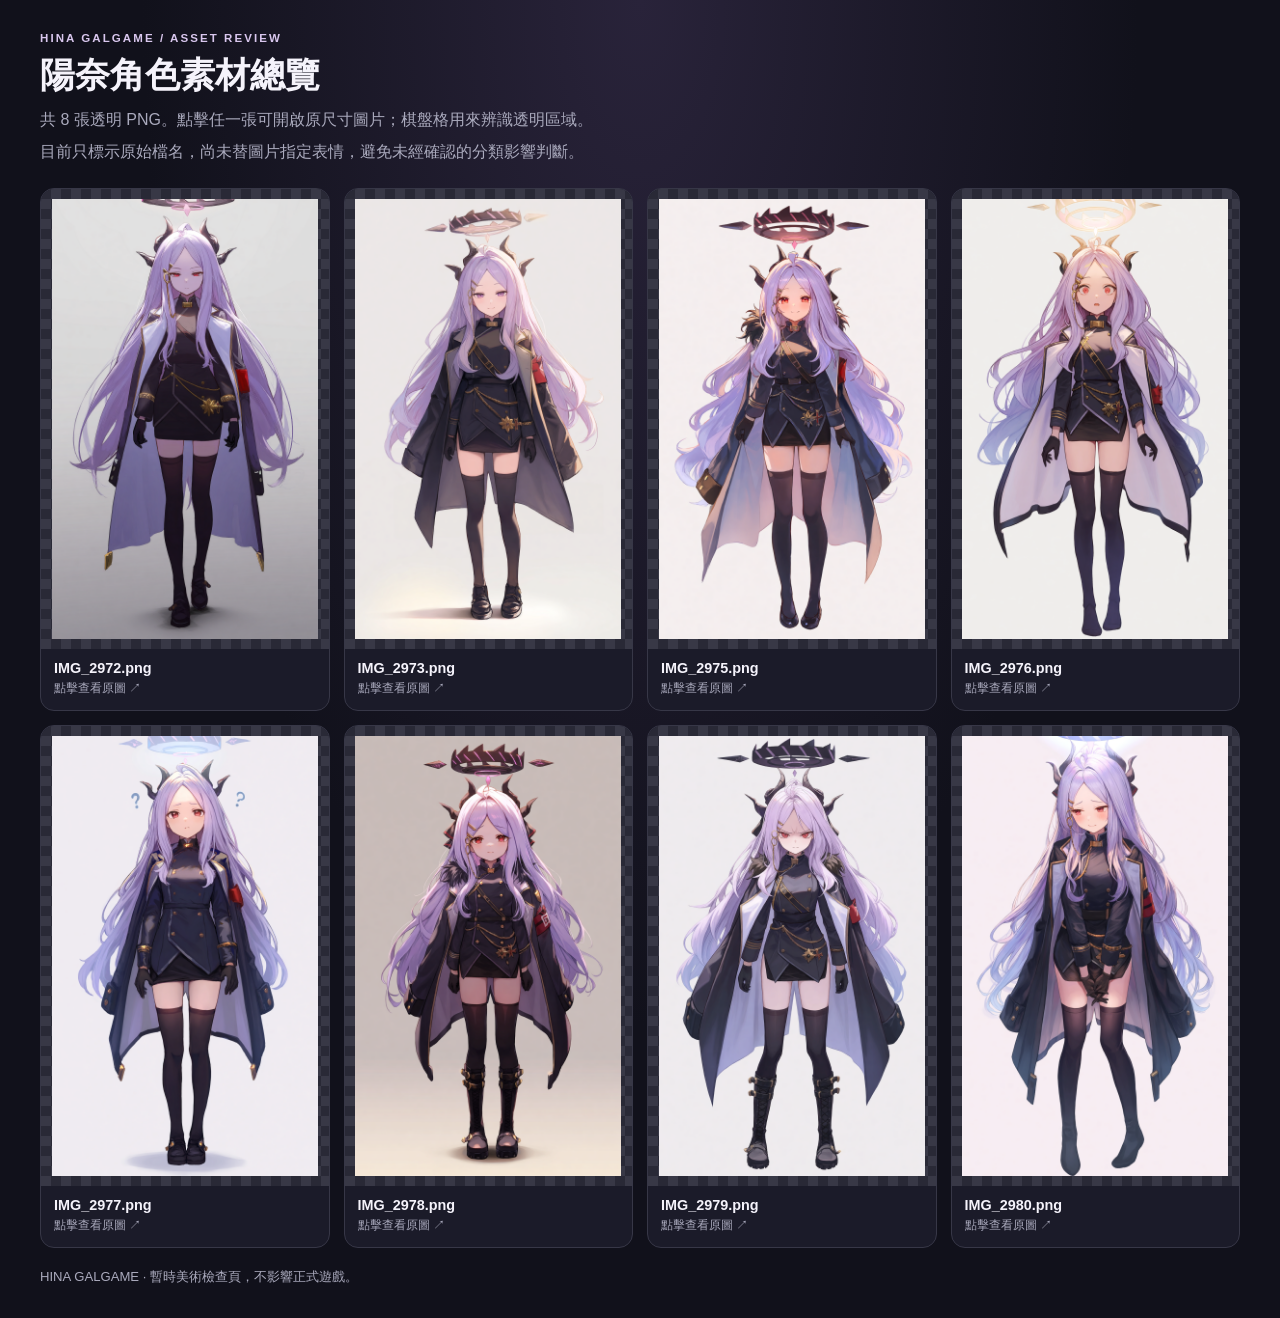
==== site/character-preview.html @ 3f4c41e9 "feat: add responsive character sprite preview page" ====
<!doctype html>
<html lang="zh-Hant">
<head>
<meta charset="utf-8">
<meta name="viewport" content="width=device-width, initial-scale=1, viewport-fit=cover">
<meta name="theme-color" content="#11111b">
<title>陽奈角色素材預覽｜HINA GALGAME</title>
<style>
:root{color-scheme:dark;--bg:#11111b;--panel:#1b1b29;--line:#373747;--muted:#aaaabd;--text:#f5f3fb;--accent:#d9c7ee}
*{box-sizing:border-box}body{margin:0;background:radial-gradient(ellipse at top,#29233a 0,var(--bg) 55%);color:var(--text);font-family:-apple-system,BlinkMacSystemFont,"Segoe UI",sans-serif;padding:clamp(16px,3vw,32px)}
main{max-width:1200px;margin:0 auto}header{margin:0 0 22px}.eyebrow{color:var(--accent);font-size:.72rem;letter-spacing:.18em;font-weight:700}
h1{font-size:clamp(1.5rem,4vw,2.2rem);margin:8px 0}p{color:var(--muted);line-height:1.65;margin:6px 0}
.grid{display:grid;grid-template-columns:repeat(4,minmax(0,1fr));gap:14px}article{min-width:0;background:var(--panel);border:1px solid var(--line);border-radius:14px;overflow:hidden}
.art{height:clamp(250px,43vw,460px);display:flex;align-items:center;justify-content:center;padding:10px;background-color:#292936;background-image:linear-gradient(45deg,#383846 25%,transparent 25%),linear-gradient(-45deg,#383846 25%,transparent 25%),linear-gradient(45deg,transparent 75%,#383846 75%),linear-gradient(-45deg,transparent 75%,#383846 75%);background-size:20px 20px;background-position:0 0,0 10px,10px -10px,-10px 0}
img{display:block;width:100%;height:100%;object-fit:contain}.meta{padding:11px 13px 13px}.filename{font-size:.9rem;font-weight:650;overflow-wrap:anywhere}.hint{font-size:.78rem;color:var(--muted);margin-top:4px}
a{color:inherit;text-decoration:none}a:focus-visible{outline:3px solid var(--accent);outline-offset:3px}footer{margin-top:20px;color:var(--muted);font-size:.82rem}
@media(max-width:760px){.grid{grid-template-columns:repeat(2,minmax(0,1fr));gap:10px}.art{height:min(66vw,390px);padding:6px}.meta{padding:9px}.filename{font-size:.82rem}}
@media(max-width:360px){.grid{gap:7px}.art{height:64vw}}
</style>
</head>
<body><main>
<header><div class="eyebrow">HINA GALGAME / ASSET REVIEW</div><h1>陽奈角色素材總覽</h1>
<p>共 8 張透明 PNG。點擊任一張可開啟原尺寸圖片；棋盤格用來辨識透明區域。</p>
<p>目前只標示原始檔名，尚未替圖片指定表情，避免未經確認的分類影響判斷。</p></header>
<section class="grid" aria-label="角色圖片總覽">
      <article><a href="assets/characters/IMG_2972.png" target="_blank" rel="noopener"><div class="art"><img src="assets/characters/IMG_2972.png" alt="角色素材 IMG_2972.png" loading="eager" decoding="async"></div><div class="meta"><div class="filename">IMG_2972.png</div><div class="hint">點擊查看原圖 ↗</div></div></a></article>
      <article><a href="assets/characters/IMG_2973.png" target="_blank" rel="noopener"><div class="art"><img src="assets/characters/IMG_2973.png" alt="角色素材 IMG_2973.png" loading="eager" decoding="async"></div><div class="meta"><div class="filename">IMG_2973.png</div><div class="hint">點擊查看原圖 ↗</div></div></a></article>
      <article><a href="assets/characters/IMG_2975.png" target="_blank" rel="noopener"><div class="art"><img src="assets/characters/IMG_2975.png" alt="角色素材 IMG_2975.png" loading="eager" decoding="async"></div><div class="meta"><div class="filename">IMG_2975.png</div><div class="hint">點擊查看原圖 ↗</div></div></a></article>
      <article><a href="assets/characters/IMG_2976.png" target="_blank" rel="noopener"><div class="art"><img src="assets/characters/IMG_2976.png" alt="角色素材 IMG_2976.png" loading="eager" decoding="async"></div><div class="meta"><div class="filename">IMG_2976.png</div><div class="hint">點擊查看原圖 ↗</div></div></a></article>
      <article><a href="assets/characters/IMG_2977.png" target="_blank" rel="noopener"><div class="art"><img src="assets/characters/IMG_2977.png" alt="角色素材 IMG_2977.png" loading="eager" decoding="async"></div><div class="meta"><div class="filename">IMG_2977.png</div><div class="hint">點擊查看原圖 ↗</div></div></a></article>
      <article><a href="assets/characters/IMG_2978.png" target="_blank" rel="noopener"><div class="art"><img src="assets/characters/IMG_2978.png" alt="角色素材 IMG_2978.png" loading="eager" decoding="async"></div><div class="meta"><div class="filename">IMG_2978.png</div><div class="hint">點擊查看原圖 ↗</div></div></a></article>
      <article><a href="assets/characters/IMG_2979.png" target="_blank" rel="noopener"><div class="art"><img src="assets/characters/IMG_2979.png" alt="角色素材 IMG_2979.png" loading="eager" decoding="async"></div><div class="meta"><div class="filename">IMG_2979.png</div><div class="hint">點擊查看原圖 ↗</div></div></a></article>
      <article><a href="assets/characters/IMG_2980.png" target="_blank" rel="noopener"><div class="art"><img src="assets/characters/IMG_2980.png" alt="角色素材 IMG_2980.png" loading="eager" decoding="async"></div><div class="meta"><div class="filename">IMG_2980.png</div><div class="hint">點擊查看原圖 ↗</div></div></a></article>
</section><footer>HINA GALGAME · 暫時美術檢查頁，不影響正式遊戲。</footer>
</main></body></html>
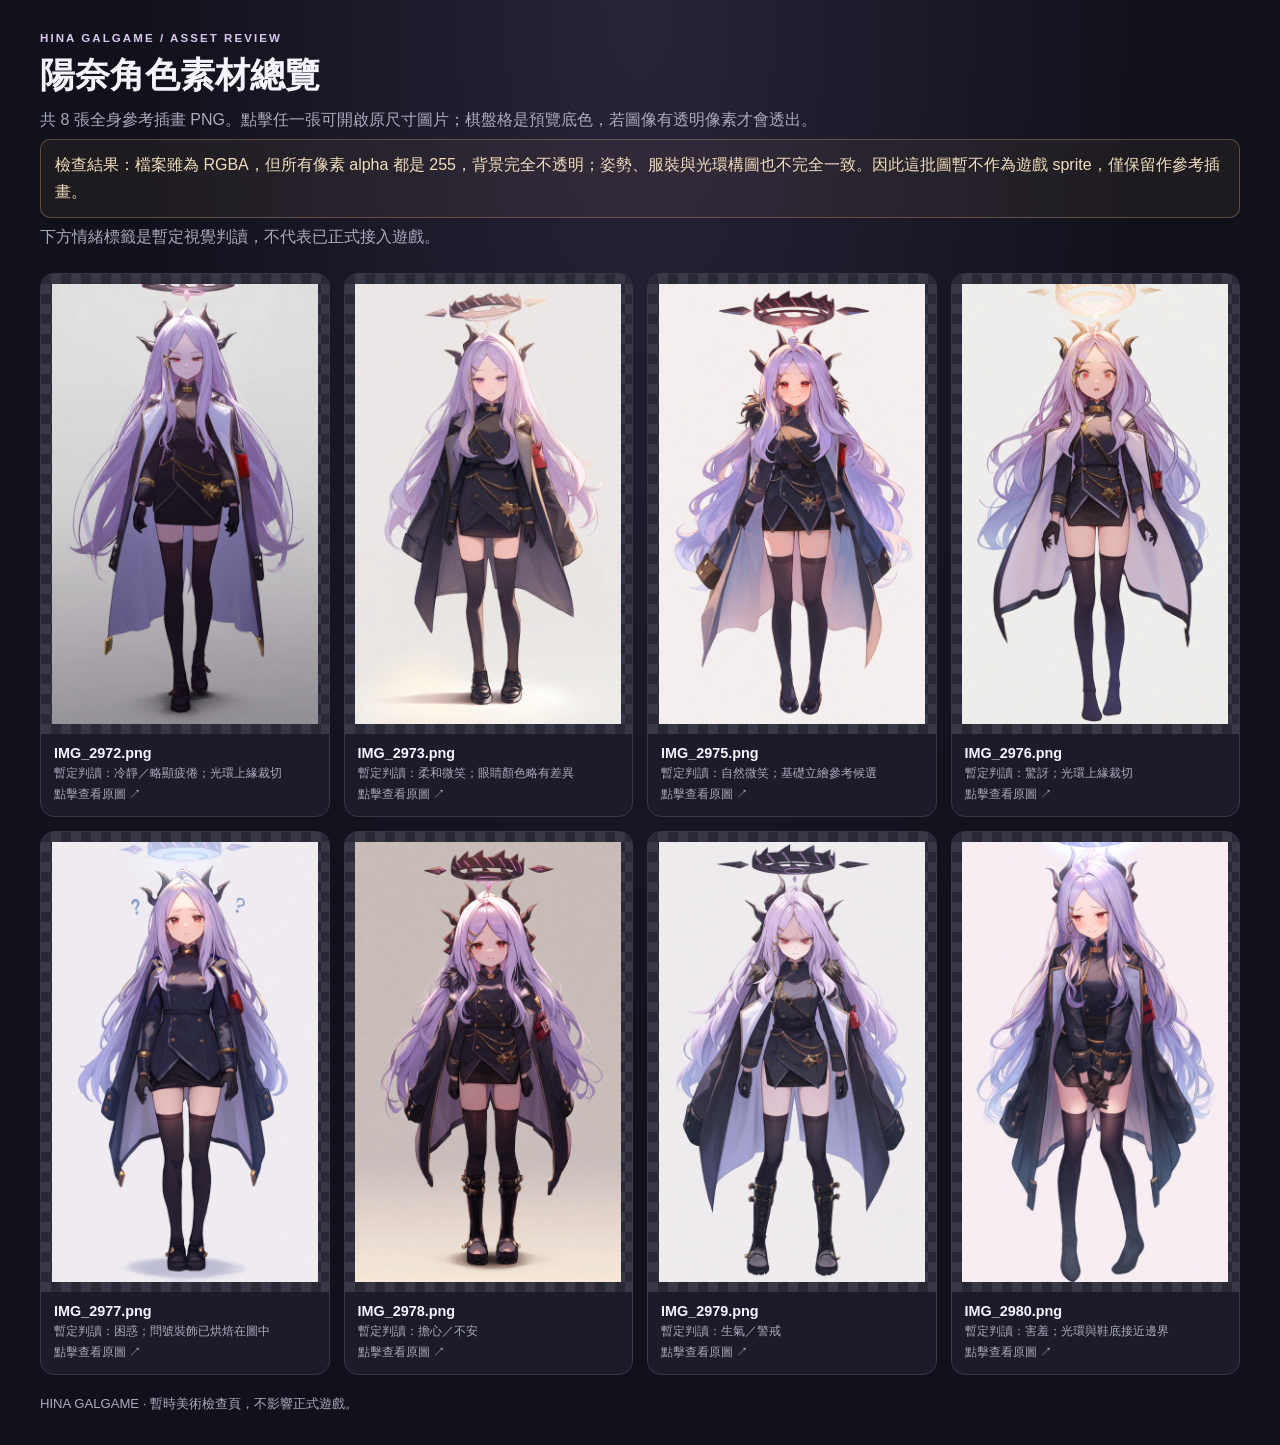
==== commit ce431e60: "docs: correct character preview and asset status" ====
--- a/site/character-preview.html
+++ b/site/character-preview.html
@@ -9,7 +9,7 @@
 :root{color-scheme:dark;--bg:#11111b;--panel:#1b1b29;--line:#373747;--muted:#aaaabd;--text:#f5f3fb;--accent:#d9c7ee}
 *{box-sizing:border-box}body{margin:0;background:radial-gradient(ellipse at top,#29233a 0,var(--bg) 55%);color:var(--text);font-family:-apple-system,BlinkMacSystemFont,"Segoe UI",sans-serif;padding:clamp(16px,3vw,32px)}
 main{max-width:1200px;margin:0 auto}header{margin:0 0 22px}.eyebrow{color:var(--accent);font-size:.72rem;letter-spacing:.18em;font-weight:700}
-h1{font-size:clamp(1.5rem,4vw,2.2rem);margin:8px 0}p{color:var(--muted);line-height:1.65;margin:6px 0}
+h1{font-size:clamp(1.5rem,4vw,2.2rem);margin:8px 0}p{color:var(--muted);line-height:1.65;margin:6px 0}.notice{padding:12px 14px;border:1px solid #b99b6a66;border-radius:10px;background:#b99b6a14;color:#f1dfbd}
 .grid{display:grid;grid-template-columns:repeat(4,minmax(0,1fr));gap:14px}article{min-width:0;background:var(--panel);border:1px solid var(--line);border-radius:14px;overflow:hidden}
 .art{height:clamp(250px,43vw,460px);display:flex;align-items:center;justify-content:center;padding:10px;background-color:#292936;background-image:linear-gradient(45deg,#383846 25%,transparent 25%),linear-gradient(-45deg,#383846 25%,transparent 25%),linear-gradient(45deg,transparent 75%,#383846 75%),linear-gradient(-45deg,transparent 75%,#383846 75%);background-size:20px 20px;background-position:0 0,0 10px,10px -10px,-10px 0}
 img{display:block;width:100%;height:100%;object-fit:contain}.meta{padding:11px 13px 13px}.filename{font-size:.9rem;font-weight:650;overflow-wrap:anywhere}.hint{font-size:.78rem;color:var(--muted);margin-top:4px}
@@ -20,16 +20,17 @@
 </head>
 <body><main>
 <header><div class="eyebrow">HINA GALGAME / ASSET REVIEW</div><h1>陽奈角色素材總覽</h1>
-<p>共 8 張透明 PNG。點擊任一張可開啟原尺寸圖片；棋盤格用來辨識透明區域。</p>
-<p>目前只標示原始檔名，尚未替圖片指定表情，避免未經確認的分類影響判斷。</p></header>
+<p>共 8 張全身參考插畫 PNG。點擊任一張可開啟原尺寸圖片；棋盤格是預覽底色，若圖像有透明像素才會透出。</p>
+<p class="notice">檢查結果：檔案雖為 RGBA，但所有像素 alpha 都是 255，背景完全不透明；姿勢、服裝與光環構圖也不完全一致。因此這批圖暫不作為遊戲 sprite，僅保留作參考插畫。</p>
+<p>下方情緒標籤是暫定視覺判讀，不代表已正式接入遊戲。</p></header>
 <section class="grid" aria-label="角色圖片總覽">
-      <article><a href="assets/characters/IMG_2972.png" target="_blank" rel="noopener"><div class="art"><img src="assets/characters/IMG_2972.png" alt="角色素材 IMG_2972.png" loading="eager" decoding="async"></div><div class="meta"><div class="filename">IMG_2972.png</div><div class="hint">點擊查看原圖 ↗</div></div></a></article>
-      <article><a href="assets/characters/IMG_2973.png" target="_blank" rel="noopener"><div class="art"><img src="assets/characters/IMG_2973.png" alt="角色素材 IMG_2973.png" loading="eager" decoding="async"></div><div class="meta"><div class="filename">IMG_2973.png</div><div class="hint">點擊查看原圖 ↗</div></div></a></article>
-      <article><a href="assets/characters/IMG_2975.png" target="_blank" rel="noopener"><div class="art"><img src="assets/characters/IMG_2975.png" alt="角色素材 IMG_2975.png" loading="eager" decoding="async"></div><div class="meta"><div class="filename">IMG_2975.png</div><div class="hint">點擊查看原圖 ↗</div></div></a></article>
-      <article><a href="assets/characters/IMG_2976.png" target="_blank" rel="noopener"><div class="art"><img src="assets/characters/IMG_2976.png" alt="角色素材 IMG_2976.png" loading="eager" decoding="async"></div><div class="meta"><div class="filename">IMG_2976.png</div><div class="hint">點擊查看原圖 ↗</div></div></a></article>
-      <article><a href="assets/characters/IMG_2977.png" target="_blank" rel="noopener"><div class="art"><img src="assets/characters/IMG_2977.png" alt="角色素材 IMG_2977.png" loading="eager" decoding="async"></div><div class="meta"><div class="filename">IMG_2977.png</div><div class="hint">點擊查看原圖 ↗</div></div></a></article>
-      <article><a href="assets/characters/IMG_2978.png" target="_blank" rel="noopener"><div class="art"><img src="assets/characters/IMG_2978.png" alt="角色素材 IMG_2978.png" loading="eager" decoding="async"></div><div class="meta"><div class="filename">IMG_2978.png</div><div class="hint">點擊查看原圖 ↗</div></div></a></article>
-      <article><a href="assets/characters/IMG_2979.png" target="_blank" rel="noopener"><div class="art"><img src="assets/characters/IMG_2979.png" alt="角色素材 IMG_2979.png" loading="eager" decoding="async"></div><div class="meta"><div class="filename">IMG_2979.png</div><div class="hint">點擊查看原圖 ↗</div></div></a></article>
-      <article><a href="assets/characters/IMG_2980.png" target="_blank" rel="noopener"><div class="art"><img src="assets/characters/IMG_2980.png" alt="角色素材 IMG_2980.png" loading="eager" decoding="async"></div><div class="meta"><div class="filename">IMG_2980.png</div><div class="hint">點擊查看原圖 ↗</div></div></a></article>
+      <article><a href="assets/characters/IMG_2972.png" target="_blank" rel="noopener"><div class="art"><img src="assets/characters/IMG_2972.png" alt="角色素材 IMG_2972.png" loading="eager" decoding="async"></div><div class="meta"><div class="filename">IMG_2972.png</div><div class="hint">暫定判讀：冷靜／略顯疲倦；光環上緣裁切</div><div class="hint">點擊查看原圖 ↗</div></div></a></article>
+      <article><a href="assets/characters/IMG_2973.png" target="_blank" rel="noopener"><div class="art"><img src="assets/characters/IMG_2973.png" alt="角色素材 IMG_2973.png" loading="eager" decoding="async"></div><div class="meta"><div class="filename">IMG_2973.png</div><div class="hint">暫定判讀：柔和微笑；眼睛顏色略有差異</div><div class="hint">點擊查看原圖 ↗</div></div></a></article>
+      <article><a href="assets/characters/IMG_2975.png" target="_blank" rel="noopener"><div class="art"><img src="assets/characters/IMG_2975.png" alt="角色素材 IMG_2975.png" loading="eager" decoding="async"></div><div class="meta"><div class="filename">IMG_2975.png</div><div class="hint">暫定判讀：自然微笑；基礎立繪參考候選</div><div class="hint">點擊查看原圖 ↗</div></div></a></article>
+      <article><a href="assets/characters/IMG_2976.png" target="_blank" rel="noopener"><div class="art"><img src="assets/characters/IMG_2976.png" alt="角色素材 IMG_2976.png" loading="eager" decoding="async"></div><div class="meta"><div class="filename">IMG_2976.png</div><div class="hint">暫定判讀：驚訝；光環上緣裁切</div><div class="hint">點擊查看原圖 ↗</div></div></a></article>
+      <article><a href="assets/characters/IMG_2977.png" target="_blank" rel="noopener"><div class="art"><img src="assets/characters/IMG_2977.png" alt="角色素材 IMG_2977.png" loading="eager" decoding="async"></div><div class="meta"><div class="filename">IMG_2977.png</div><div class="hint">暫定判讀：困惑；問號裝飾已烘焙在圖中</div><div class="hint">點擊查看原圖 ↗</div></div></a></article>
+      <article><a href="assets/characters/IMG_2978.png" target="_blank" rel="noopener"><div class="art"><img src="assets/characters/IMG_2978.png" alt="角色素材 IMG_2978.png" loading="eager" decoding="async"></div><div class="meta"><div class="filename">IMG_2978.png</div><div class="hint">暫定判讀：擔心／不安</div><div class="hint">點擊查看原圖 ↗</div></div></a></article>
+      <article><a href="assets/characters/IMG_2979.png" target="_blank" rel="noopener"><div class="art"><img src="assets/characters/IMG_2979.png" alt="角色素材 IMG_2979.png" loading="eager" decoding="async"></div><div class="meta"><div class="filename">IMG_2979.png</div><div class="hint">暫定判讀：生氣／警戒</div><div class="hint">點擊查看原圖 ↗</div></div></a></article>
+      <article><a href="assets/characters/IMG_2980.png" target="_blank" rel="noopener"><div class="art"><img src="assets/characters/IMG_2980.png" alt="角色素材 IMG_2980.png" loading="eager" decoding="async"></div><div class="meta"><div class="filename">IMG_2980.png</div><div class="hint">暫定判讀：害羞；光環與鞋底接近邊界</div><div class="hint">點擊查看原圖 ↗</div></div></a></article>
 </section><footer>HINA GALGAME · 暫時美術檢查頁，不影響正式遊戲。</footer>
 </main></body></html>
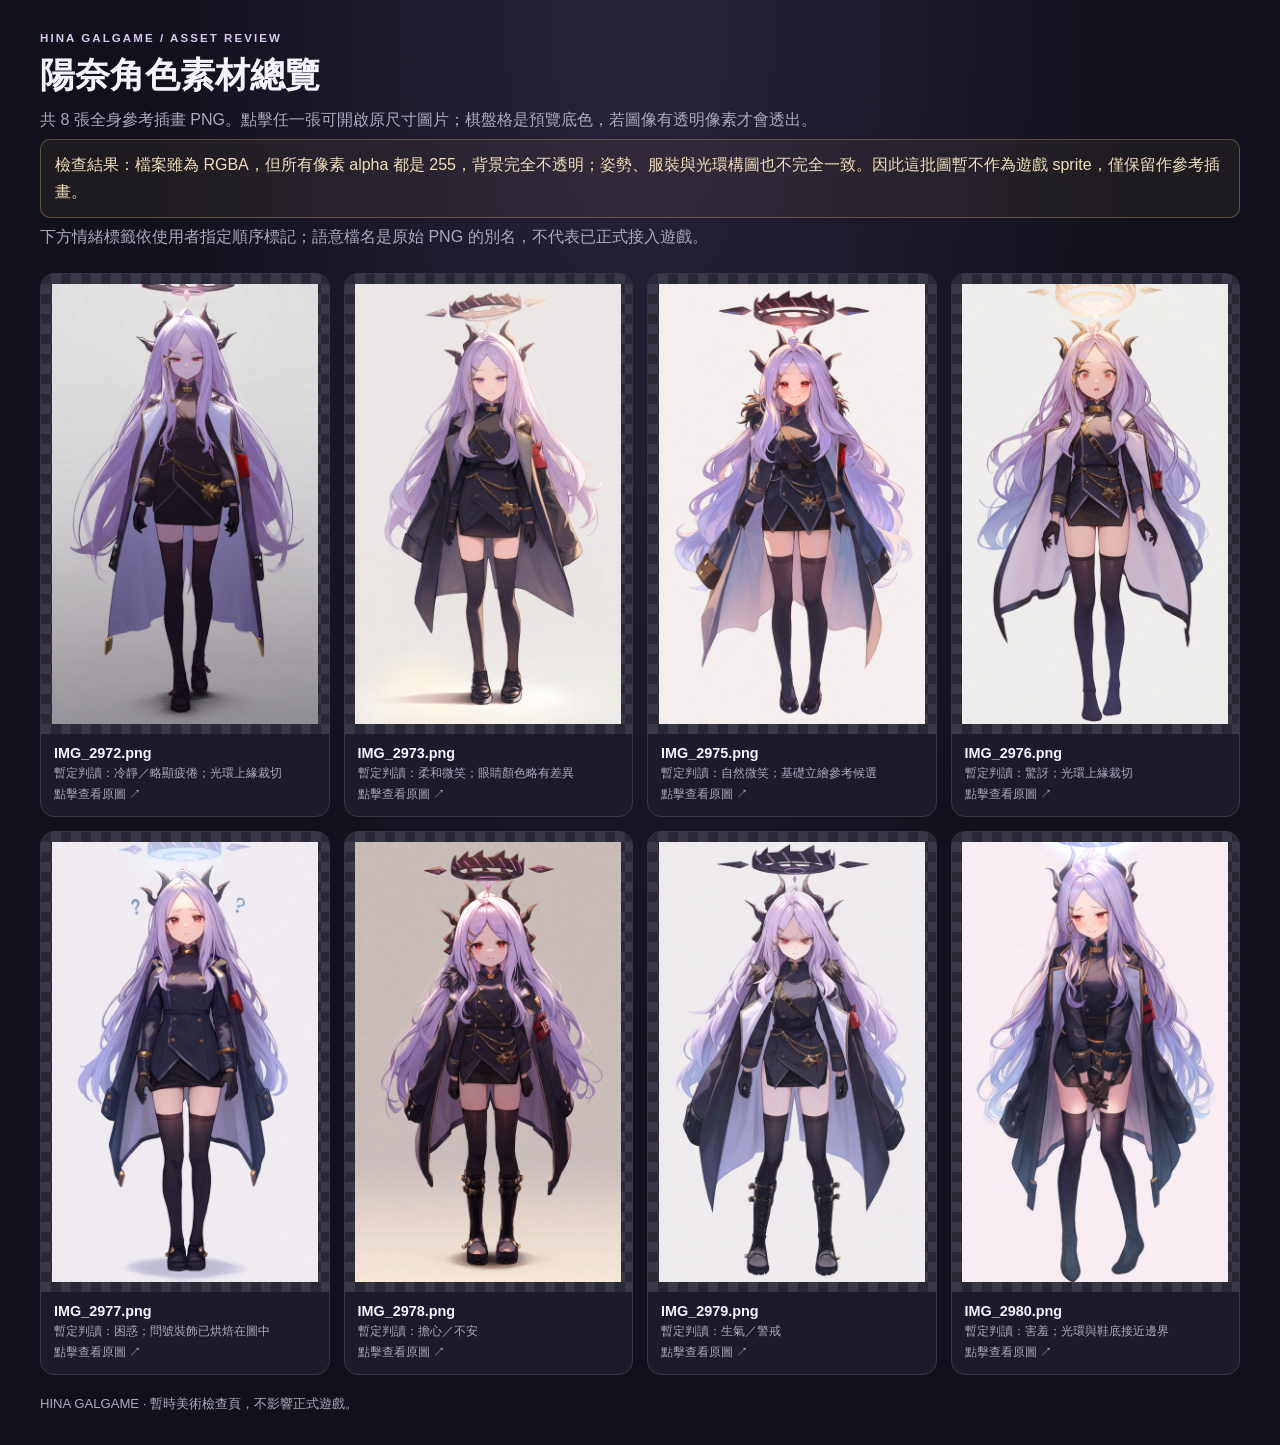
==== commit c5314743: "assets: label Hina expressions in user-specified order" ====
--- a/site/character-preview.html
+++ b/site/character-preview.html
@@ -22,15 +22,15 @@
 <header><div class="eyebrow">HINA GALGAME / ASSET REVIEW</div><h1>陽奈角色素材總覽</h1>
 <p>共 8 張全身參考插畫 PNG。點擊任一張可開啟原尺寸圖片；棋盤格是預覽底色，若圖像有透明像素才會透出。</p>
 <p class="notice">檢查結果：檔案雖為 RGBA，但所有像素 alpha 都是 255，背景完全不透明；姿勢、服裝與光環構圖也不完全一致。因此這批圖暫不作為遊戲 sprite，僅保留作參考插畫。</p>
-<p>下方情緒標籤是暫定視覺判讀，不代表已正式接入遊戲。</p></header>
+<p>下方情緒標籤依使用者指定順序標記；語意檔名是原始 PNG 的別名，不代表已正式接入遊戲。</p></header>
 <section class="grid" aria-label="角色圖片總覽">
-      <article><a href="assets/characters/IMG_2972.png" target="_blank" rel="noopener"><div class="art"><img src="assets/characters/IMG_2972.png" alt="角色素材 IMG_2972.png" loading="eager" decoding="async"></div><div class="meta"><div class="filename">IMG_2972.png</div><div class="hint">暫定判讀：冷靜／略顯疲倦；光環上緣裁切</div><div class="hint">點擊查看原圖 ↗</div></div></a></article>
-      <article><a href="assets/characters/IMG_2973.png" target="_blank" rel="noopener"><div class="art"><img src="assets/characters/IMG_2973.png" alt="角色素材 IMG_2973.png" loading="eager" decoding="async"></div><div class="meta"><div class="filename">IMG_2973.png</div><div class="hint">暫定判讀：柔和微笑；眼睛顏色略有差異</div><div class="hint">點擊查看原圖 ↗</div></div></a></article>
-      <article><a href="assets/characters/IMG_2975.png" target="_blank" rel="noopener"><div class="art"><img src="assets/characters/IMG_2975.png" alt="角色素材 IMG_2975.png" loading="eager" decoding="async"></div><div class="meta"><div class="filename">IMG_2975.png</div><div class="hint">暫定判讀：自然微笑；基礎立繪參考候選</div><div class="hint">點擊查看原圖 ↗</div></div></a></article>
-      <article><a href="assets/characters/IMG_2976.png" target="_blank" rel="noopener"><div class="art"><img src="assets/characters/IMG_2976.png" alt="角色素材 IMG_2976.png" loading="eager" decoding="async"></div><div class="meta"><div class="filename">IMG_2976.png</div><div class="hint">暫定判讀：驚訝；光環上緣裁切</div><div class="hint">點擊查看原圖 ↗</div></div></a></article>
-      <article><a href="assets/characters/IMG_2977.png" target="_blank" rel="noopener"><div class="art"><img src="assets/characters/IMG_2977.png" alt="角色素材 IMG_2977.png" loading="eager" decoding="async"></div><div class="meta"><div class="filename">IMG_2977.png</div><div class="hint">暫定判讀：困惑；問號裝飾已烘焙在圖中</div><div class="hint">點擊查看原圖 ↗</div></div></a></article>
-      <article><a href="assets/characters/IMG_2978.png" target="_blank" rel="noopener"><div class="art"><img src="assets/characters/IMG_2978.png" alt="角色素材 IMG_2978.png" loading="eager" decoding="async"></div><div class="meta"><div class="filename">IMG_2978.png</div><div class="hint">暫定判讀：擔心／不安</div><div class="hint">點擊查看原圖 ↗</div></div></a></article>
-      <article><a href="assets/characters/IMG_2979.png" target="_blank" rel="noopener"><div class="art"><img src="assets/characters/IMG_2979.png" alt="角色素材 IMG_2979.png" loading="eager" decoding="async"></div><div class="meta"><div class="filename">IMG_2979.png</div><div class="hint">暫定判讀：生氣／警戒</div><div class="hint">點擊查看原圖 ↗</div></div></a></article>
-      <article><a href="assets/characters/IMG_2980.png" target="_blank" rel="noopener"><div class="art"><img src="assets/characters/IMG_2980.png" alt="角色素材 IMG_2980.png" loading="eager" decoding="async"></div><div class="meta"><div class="filename">IMG_2980.png</div><div class="hint">暫定判讀：害羞；光環與鞋底接近邊界</div><div class="hint">點擊查看原圖 ↗</div></div></a></article>
+      <article><a href="assets/characters/hina_normal.png" target="_blank" rel="noopener"><div class="art"><img src="assets/characters/hina_normal.png" alt="角色素材 IMG_2972.png" loading="eager" decoding="async"></div><div class="meta"><div class="filename">IMG_2972.png</div><div class="hint">暫定判讀：冷靜／略顯疲倦；光環上緣裁切</div><div class="hint">點擊查看原圖 ↗</div></div></a></article>
+      <article><a href="assets/characters/hina_smile.png" target="_blank" rel="noopener"><div class="art"><img src="assets/characters/hina_smile.png" alt="角色素材 IMG_2973.png" loading="eager" decoding="async"></div><div class="meta"><div class="filename">IMG_2973.png</div><div class="hint">暫定判讀：柔和微笑；眼睛顏色略有差異</div><div class="hint">點擊查看原圖 ↗</div></div></a></article>
+      <article><a href="assets/characters/hina_happy.png" target="_blank" rel="noopener"><div class="art"><img src="assets/characters/hina_happy.png" alt="角色素材 IMG_2975.png" loading="eager" decoding="async"></div><div class="meta"><div class="filename">IMG_2975.png</div><div class="hint">暫定判讀：自然微笑；基礎立繪參考候選</div><div class="hint">點擊查看原圖 ↗</div></div></a></article>
+      <article><a href="assets/characters/hina_surprised.png" target="_blank" rel="noopener"><div class="art"><img src="assets/characters/hina_surprised.png" alt="角色素材 IMG_2976.png" loading="eager" decoding="async"></div><div class="meta"><div class="filename">IMG_2976.png</div><div class="hint">暫定判讀：驚訝；光環上緣裁切</div><div class="hint">點擊查看原圖 ↗</div></div></a></article>
+      <article><a href="assets/characters/hina_confused.png" target="_blank" rel="noopener"><div class="art"><img src="assets/characters/hina_confused.png" alt="角色素材 IMG_2977.png" loading="eager" decoding="async"></div><div class="meta"><div class="filename">IMG_2977.png</div><div class="hint">暫定判讀：困惑；問號裝飾已烘焙在圖中</div><div class="hint">點擊查看原圖 ↗</div></div></a></article>
+      <article><a href="assets/characters/hina_worried.png" target="_blank" rel="noopener"><div class="art"><img src="assets/characters/hina_worried.png" alt="角色素材 IMG_2978.png" loading="eager" decoding="async"></div><div class="meta"><div class="filename">IMG_2978.png</div><div class="hint">暫定判讀：擔心／不安</div><div class="hint">點擊查看原圖 ↗</div></div></a></article>
+      <article><a href="assets/characters/hina_angry.png" target="_blank" rel="noopener"><div class="art"><img src="assets/characters/hina_angry.png" alt="角色素材 IMG_2979.png" loading="eager" decoding="async"></div><div class="meta"><div class="filename">IMG_2979.png</div><div class="hint">暫定判讀：生氣／警戒</div><div class="hint">點擊查看原圖 ↗</div></div></a></article>
+      <article><a href="assets/characters/hina_shy.png" target="_blank" rel="noopener"><div class="art"><img src="assets/characters/hina_shy.png" alt="角色素材 IMG_2980.png" loading="eager" decoding="async"></div><div class="meta"><div class="filename">IMG_2980.png</div><div class="hint">暫定判讀：害羞；光環與鞋底接近邊界</div><div class="hint">點擊查看原圖 ↗</div></div></a></article>
 </section><footer>HINA GALGAME · 暫時美術檢查頁，不影響正式遊戲。</footer>
 </main></body></html>
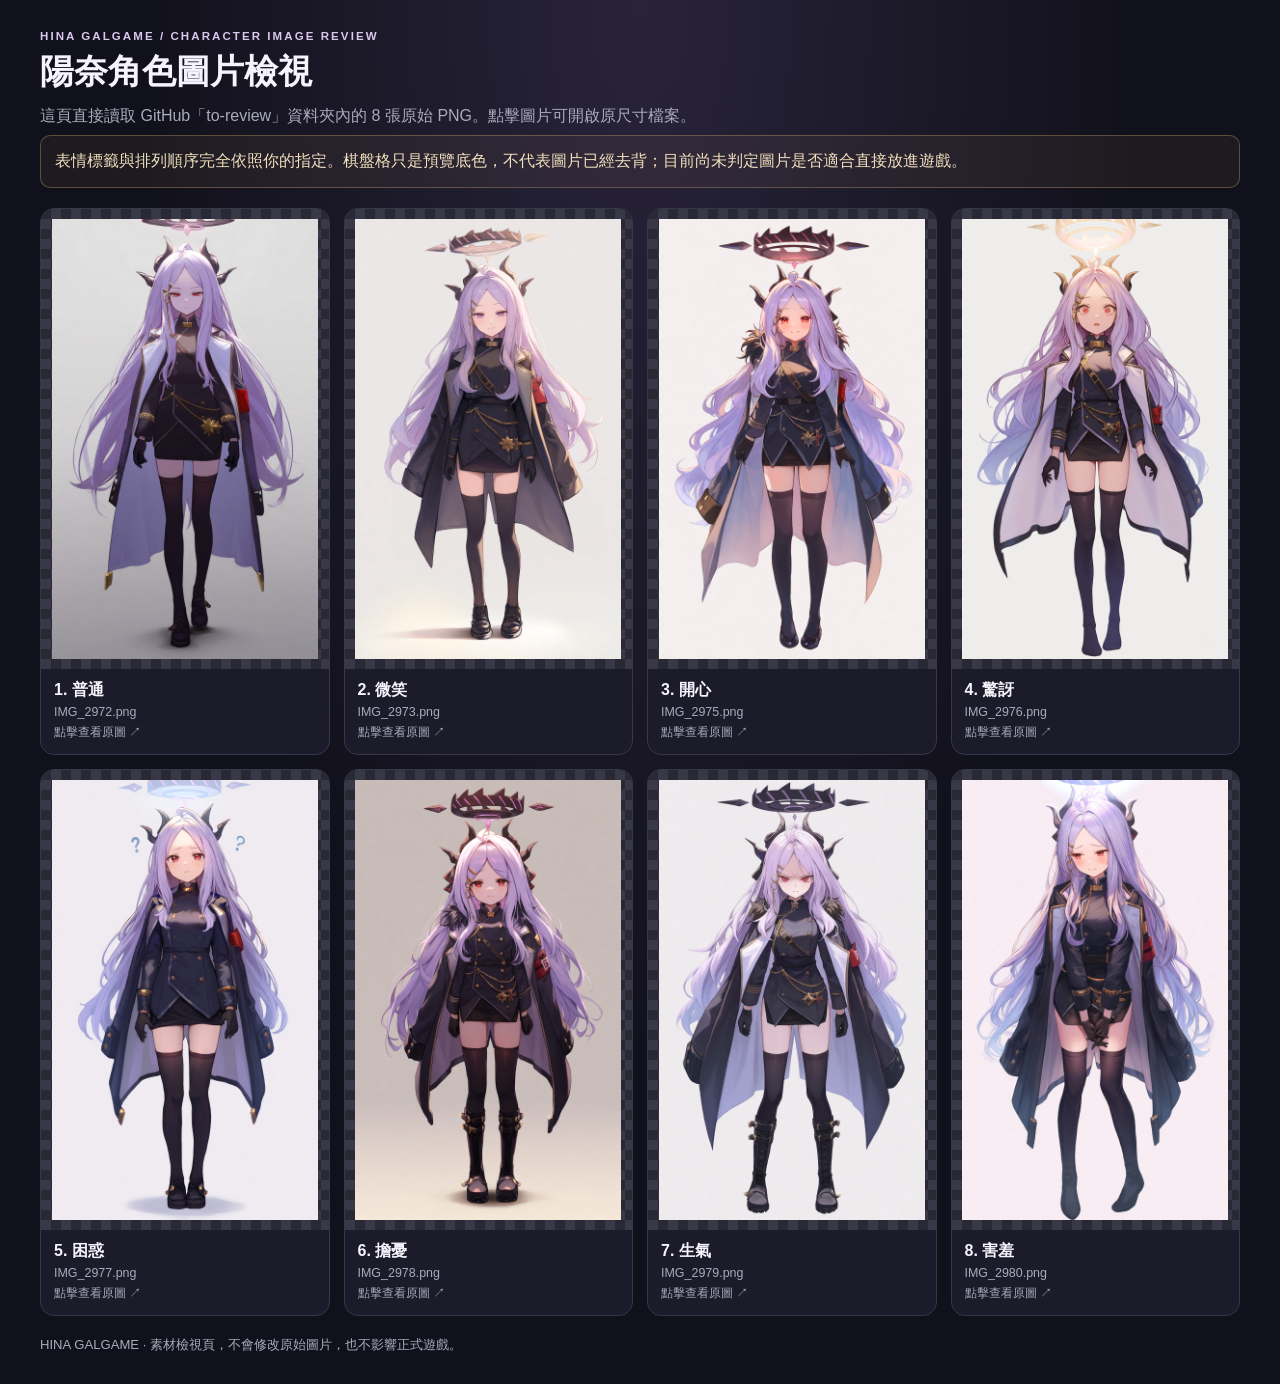
==== commit c8482a5b: "assets: preview uploaded Hina expression images in order" ====
--- a/site/character-preview.html
+++ b/site/character-preview.html
@@ -4,33 +4,36 @@
 <meta charset="utf-8">
 <meta name="viewport" content="width=device-width, initial-scale=1, viewport-fit=cover">
 <meta name="theme-color" content="#11111b">
-<title>陽奈角色素材預覽｜HINA GALGAME</title>
+<title>陽奈角色圖片檢視｜HINA GALGAME</title>
 <style>
 :root{color-scheme:dark;--bg:#11111b;--panel:#1b1b29;--line:#373747;--muted:#aaaabd;--text:#f5f3fb;--accent:#d9c7ee}
-*{box-sizing:border-box}body{margin:0;background:radial-gradient(ellipse at top,#29233a 0,var(--bg) 55%);color:var(--text);font-family:-apple-system,BlinkMacSystemFont,"Segoe UI",sans-serif;padding:clamp(16px,3vw,32px)}
-main{max-width:1200px;margin:0 auto}header{margin:0 0 22px}.eyebrow{color:var(--accent);font-size:.72rem;letter-spacing:.18em;font-weight:700}
-h1{font-size:clamp(1.5rem,4vw,2.2rem);margin:8px 0}p{color:var(--muted);line-height:1.65;margin:6px 0}.notice{padding:12px 14px;border:1px solid #b99b6a66;border-radius:10px;background:#b99b6a14;color:#f1dfbd}
+*{box-sizing:border-box}body{margin:0;background:radial-gradient(ellipse at top,#29233a 0,var(--bg) 55%);color:var(--text);font-family:-apple-system,BlinkMacSystemFont,"Segoe UI",sans-serif;padding:clamp(14px,3vw,30px)}
+main{max-width:1200px;margin:0 auto}header{margin:0 0 20px}.eyebrow{color:var(--accent);font-size:.72rem;letter-spacing:.18em;font-weight:700}
+h1{font-size:clamp(1.45rem,4vw,2.1rem);margin:8px 0}p{color:var(--muted);line-height:1.65;margin:6px 0}.notice{padding:12px 14px;border:1px solid #b99b6a66;border-radius:10px;background:#b99b6a14;color:#f1dfbd}
 .grid{display:grid;grid-template-columns:repeat(4,minmax(0,1fr));gap:14px}article{min-width:0;background:var(--panel);border:1px solid var(--line);border-radius:14px;overflow:hidden}
 .art{height:clamp(250px,43vw,460px);display:flex;align-items:center;justify-content:center;padding:10px;background-color:#292936;background-image:linear-gradient(45deg,#383846 25%,transparent 25%),linear-gradient(-45deg,#383846 25%,transparent 25%),linear-gradient(45deg,transparent 75%,#383846 75%),linear-gradient(-45deg,transparent 75%,#383846 75%);background-size:20px 20px;background-position:0 0,0 10px,10px -10px,-10px 0}
-img{display:block;width:100%;height:100%;object-fit:contain}.meta{padding:11px 13px 13px}.filename{font-size:.9rem;font-weight:650;overflow-wrap:anywhere}.hint{font-size:.78rem;color:var(--muted);margin-top:4px}
+img{display:block;width:100%;height:100%;object-fit:contain}.meta{padding:11px 13px 13px}.emotion{font-size:1rem;font-weight:750}.filename{font-size:.78rem;color:var(--muted);margin-top:4px;overflow-wrap:anywhere}.hint{font-size:.75rem;color:var(--muted);margin-top:5px}
 a{color:inherit;text-decoration:none}a:focus-visible{outline:3px solid var(--accent);outline-offset:3px}footer{margin-top:20px;color:var(--muted);font-size:.82rem}
-@media(max-width:760px){.grid{grid-template-columns:repeat(2,minmax(0,1fr));gap:10px}.art{height:min(66vw,390px);padding:6px}.meta{padding:9px}.filename{font-size:.82rem}}
+@media(max-width:760px){.grid{grid-template-columns:repeat(2,minmax(0,1fr));gap:10px}.art{height:min(66vw,390px);padding:6px}.meta{padding:9px}.emotion{font-size:.92rem}}
 @media(max-width:360px){.grid{gap:7px}.art{height:64vw}}
 </style>
 </head>
 <body><main>
-<header><div class="eyebrow">HINA GALGAME / ASSET REVIEW</div><h1>陽奈角色素材總覽</h1>
-<p>共 8 張全身參考插畫 PNG。點擊任一張可開啟原尺寸圖片；棋盤格是預覽底色，若圖像有透明像素才會透出。</p>
-<p class="notice">檢查結果：檔案雖為 RGBA，但所有像素 alpha 都是 255，背景完全不透明；姿勢、服裝與光環構圖也不完全一致。因此這批圖暫不作為遊戲 sprite，僅保留作參考插畫。</p>
-<p>下方情緒標籤依使用者指定順序標記；語意檔名是原始 PNG 的別名，不代表已正式接入遊戲。</p></header>
-<section class="grid" aria-label="角色圖片總覽">
-      <article><a href="assets/characters/hina_normal.png" target="_blank" rel="noopener"><div class="art"><img src="assets/characters/hina_normal.png" alt="角色素材 IMG_2972.png" loading="eager" decoding="async"></div><div class="meta"><div class="filename">IMG_2972.png</div><div class="hint">暫定判讀：冷靜／略顯疲倦；光環上緣裁切</div><div class="hint">點擊查看原圖 ↗</div></div></a></article>
-      <article><a href="assets/characters/hina_smile.png" target="_blank" rel="noopener"><div class="art"><img src="assets/characters/hina_smile.png" alt="角色素材 IMG_2973.png" loading="eager" decoding="async"></div><div class="meta"><div class="filename">IMG_2973.png</div><div class="hint">暫定判讀：柔和微笑；眼睛顏色略有差異</div><div class="hint">點擊查看原圖 ↗</div></div></a></article>
-      <article><a href="assets/characters/hina_happy.png" target="_blank" rel="noopener"><div class="art"><img src="assets/characters/hina_happy.png" alt="角色素材 IMG_2975.png" loading="eager" decoding="async"></div><div class="meta"><div class="filename">IMG_2975.png</div><div class="hint">暫定判讀：自然微笑；基礎立繪參考候選</div><div class="hint">點擊查看原圖 ↗</div></div></a></article>
-      <article><a href="assets/characters/hina_surprised.png" target="_blank" rel="noopener"><div class="art"><img src="assets/characters/hina_surprised.png" alt="角色素材 IMG_2976.png" loading="eager" decoding="async"></div><div class="meta"><div class="filename">IMG_2976.png</div><div class="hint">暫定判讀：驚訝；光環上緣裁切</div><div class="hint">點擊查看原圖 ↗</div></div></a></article>
-      <article><a href="assets/characters/hina_confused.png" target="_blank" rel="noopener"><div class="art"><img src="assets/characters/hina_confused.png" alt="角色素材 IMG_2977.png" loading="eager" decoding="async"></div><div class="meta"><div class="filename">IMG_2977.png</div><div class="hint">暫定判讀：困惑；問號裝飾已烘焙在圖中</div><div class="hint">點擊查看原圖 ↗</div></div></a></article>
-      <article><a href="assets/characters/hina_worried.png" target="_blank" rel="noopener"><div class="art"><img src="assets/characters/hina_worried.png" alt="角色素材 IMG_2978.png" loading="eager" decoding="async"></div><div class="meta"><div class="filename">IMG_2978.png</div><div class="hint">暫定判讀：擔心／不安</div><div class="hint">點擊查看原圖 ↗</div></div></a></article>
-      <article><a href="assets/characters/hina_angry.png" target="_blank" rel="noopener"><div class="art"><img src="assets/characters/hina_angry.png" alt="角色素材 IMG_2979.png" loading="eager" decoding="async"></div><div class="meta"><div class="filename">IMG_2979.png</div><div class="hint">暫定判讀：生氣／警戒</div><div class="hint">點擊查看原圖 ↗</div></div></a></article>
-      <article><a href="assets/characters/hina_shy.png" target="_blank" rel="noopener"><div class="art"><img src="assets/characters/hina_shy.png" alt="角色素材 IMG_2980.png" loading="eager" decoding="async"></div><div class="meta"><div class="filename">IMG_2980.png</div><div class="hint">暫定判讀：害羞；光環與鞋底接近邊界</div><div class="hint">點擊查看原圖 ↗</div></div></a></article>
-</section><footer>HINA GALGAME · 暫時美術檢查頁，不影響正式遊戲。</footer>
+<header>
+<div class="eyebrow">HINA GALGAME / CHARACTER IMAGE REVIEW</div>
+<h1>陽奈角色圖片檢視</h1>
+<p>這頁直接讀取 GitHub「to-review」資料夾內的 8 張原始 PNG。點擊圖片可開啟原尺寸檔案。</p>
+<p class="notice">表情標籤與排列順序完全依照你的指定。棋盤格只是預覽底色，不代表圖片已經去背；目前尚未判定圖片是否適合直接放進遊戲。</p>
+</header>
+<section class="grid" aria-label="八種表情圖片">
+<article><a href="assets/characters/to-review/IMG_2972.png" target="_blank" rel="noopener"><div class="art"><img src="assets/characters/to-review/IMG_2972.png" alt="陽奈普通表情" loading="eager" decoding="async"></div><div class="meta"><div class="emotion">1. 普通</div><div class="filename">IMG_2972.png</div><div class="hint">點擊查看原圖 ↗</div></div></a></article>
+<article><a href="assets/characters/to-review/IMG_2973.png" target="_blank" rel="noopener"><div class="art"><img src="assets/characters/to-review/IMG_2973.png" alt="陽奈微笑表情" loading="eager" decoding="async"></div><div class="meta"><div class="emotion">2. 微笑</div><div class="filename">IMG_2973.png</div><div class="hint">點擊查看原圖 ↗</div></div></a></article>
+<article><a href="assets/characters/to-review/IMG_2975.png" target="_blank" rel="noopener"><div class="art"><img src="assets/characters/to-review/IMG_2975.png" alt="陽奈開心表情" loading="eager" decoding="async"></div><div class="meta"><div class="emotion">3. 開心</div><div class="filename">IMG_2975.png</div><div class="hint">點擊查看原圖 ↗</div></div></a></article>
+<article><a href="assets/characters/to-review/IMG_2976.png" target="_blank" rel="noopener"><div class="art"><img src="assets/characters/to-review/IMG_2976.png" alt="陽奈驚訝表情" loading="eager" decoding="async"></div><div class="meta"><div class="emotion">4. 驚訝</div><div class="filename">IMG_2976.png</div><div class="hint">點擊查看原圖 ↗</div></div></a></article>
+<article><a href="assets/characters/to-review/IMG_2977.png" target="_blank" rel="noopener"><div class="art"><img src="assets/characters/to-review/IMG_2977.png" alt="陽奈困惑表情" loading="lazy" decoding="async"></div><div class="meta"><div class="emotion">5. 困惑</div><div class="filename">IMG_2977.png</div><div class="hint">點擊查看原圖 ↗</div></div></a></article>
+<article><a href="assets/characters/to-review/IMG_2978.png" target="_blank" rel="noopener"><div class="art"><img src="assets/characters/to-review/IMG_2978.png" alt="陽奈擔憂表情" loading="lazy" decoding="async"></div><div class="meta"><div class="emotion">6. 擔憂</div><div class="filename">IMG_2978.png</div><div class="hint">點擊查看原圖 ↗</div></div></a></article>
+<article><a href="assets/characters/to-review/IMG_2979.png" target="_blank" rel="noopener"><div class="art"><img src="assets/characters/to-review/IMG_2979.png" alt="陽奈生氣表情" loading="lazy" decoding="async"></div><div class="meta"><div class="emotion">7. 生氣</div><div class="filename">IMG_2979.png</div><div class="hint">點擊查看原圖 ↗</div></div></a></article>
+<article><a href="assets/characters/to-review/IMG_2980.png" target="_blank" rel="noopener"><div class="art"><img src="assets/characters/to-review/IMG_2980.png" alt="陽奈害羞表情" loading="lazy" decoding="async"></div><div class="meta"><div class="emotion">8. 害羞</div><div class="filename">IMG_2980.png</div><div class="hint">點擊查看原圖 ↗</div></div></a></article>
+</section>
+<footer>HINA GALGAME · 素材檢視頁，不會修改原始圖片，也不影響正式遊戲。</footer>
 </main></body></html>
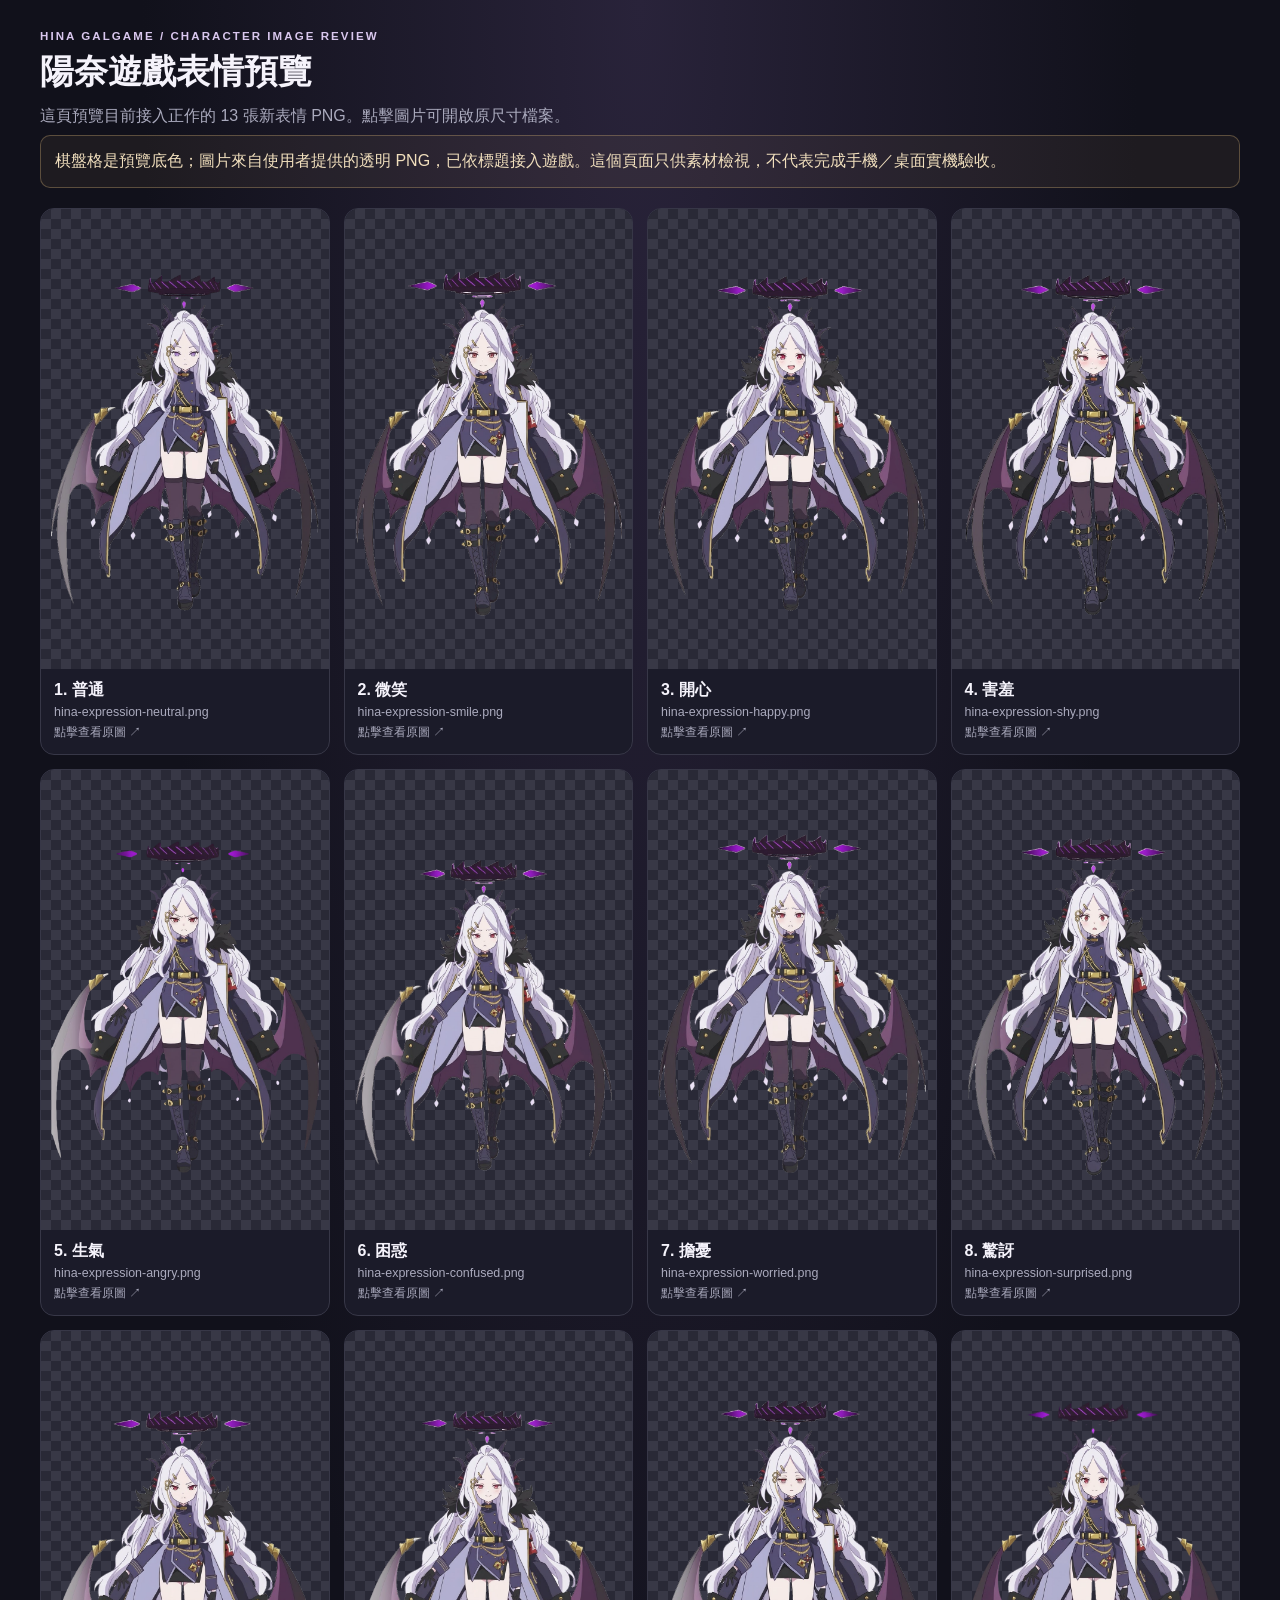
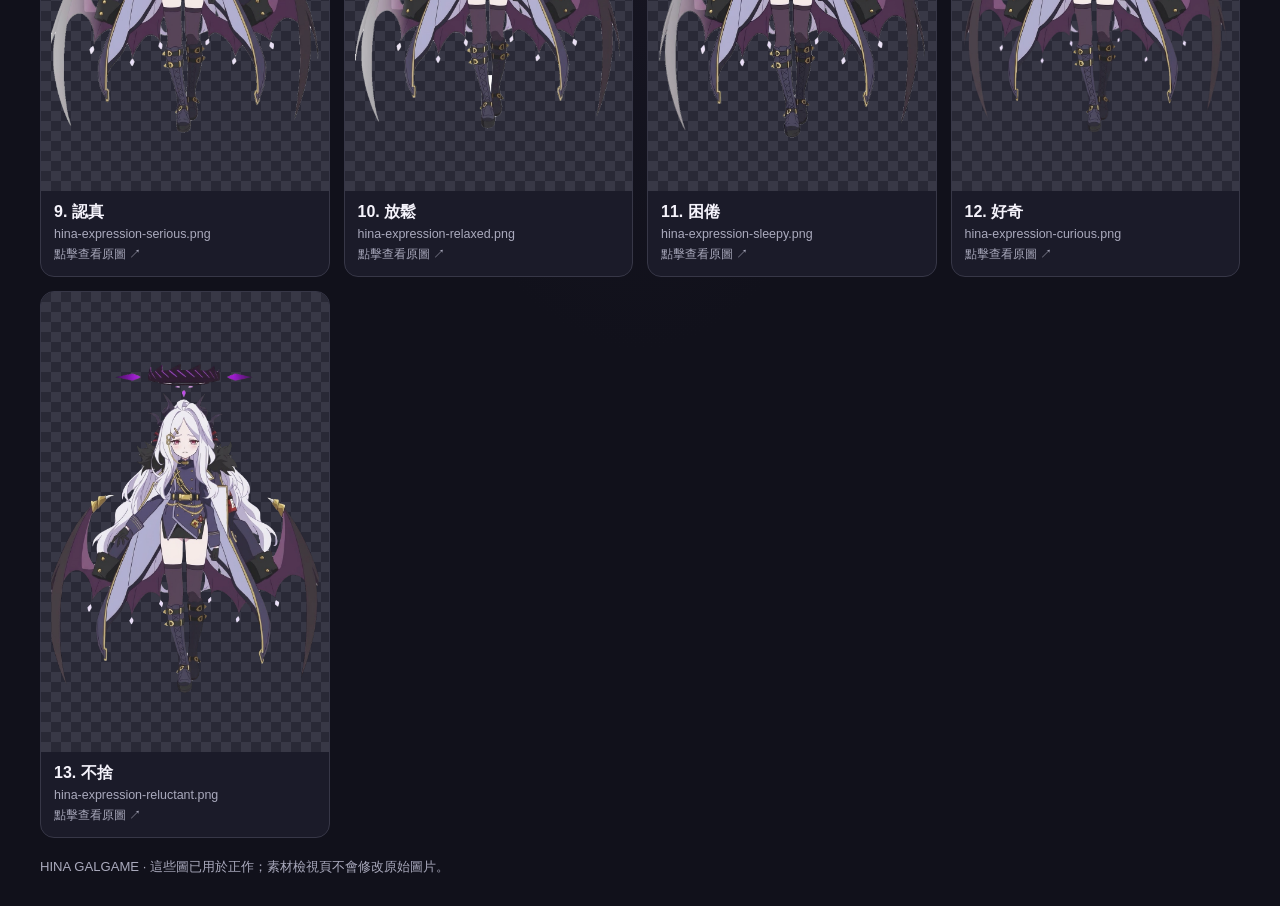
==== commit 555bbee2: "art: replace all Hina expression sprites" ====
--- a/site/character-preview.html
+++ b/site/character-preview.html
@@ -21,19 +21,24 @@
 <body><main>
 <header>
 <div class="eyebrow">HINA GALGAME / CHARACTER IMAGE REVIEW</div>
-<h1>陽奈角色圖片檢視</h1>
-<p>這頁直接讀取 GitHub「to-review」資料夾內的 8 張原始 PNG。點擊圖片可開啟原尺寸檔案。</p>
-<p class="notice">表情標籤與排列順序完全依照你的指定。棋盤格只是預覽底色，不代表圖片已經去背；目前尚未判定圖片是否適合直接放進遊戲。</p>
+<h1>陽奈遊戲表情預覽</h1>
+<p>這頁預覽目前接入正作的 13 張新表情 PNG。點擊圖片可開啟原尺寸檔案。</p>
+<p class="notice">棋盤格是預覽底色；圖片來自使用者提供的透明 PNG，已依標題接入遊戲。這個頁面只供素材檢視，不代表完成手機／桌面實機驗收。</p>
 </header>
-<section class="grid" aria-label="八種表情圖片">
-<article><a href="assets/characters/to-review/IMG_2972.png" target="_blank" rel="noopener"><div class="art"><img src="assets/characters/to-review/IMG_2972.png" alt="陽奈普通表情" loading="eager" decoding="async"></div><div class="meta"><div class="emotion">1. 普通</div><div class="filename">IMG_2972.png</div><div class="hint">點擊查看原圖 ↗</div></div></a></article>
-<article><a href="assets/characters/to-review/IMG_2973.png" target="_blank" rel="noopener"><div class="art"><img src="assets/characters/to-review/IMG_2973.png" alt="陽奈微笑表情" loading="eager" decoding="async"></div><div class="meta"><div class="emotion">2. 微笑</div><div class="filename">IMG_2973.png</div><div class="hint">點擊查看原圖 ↗</div></div></a></article>
-<article><a href="assets/characters/to-review/IMG_2975.png" target="_blank" rel="noopener"><div class="art"><img src="assets/characters/to-review/IMG_2975.png" alt="陽奈開心表情" loading="eager" decoding="async"></div><div class="meta"><div class="emotion">3. 開心</div><div class="filename">IMG_2975.png</div><div class="hint">點擊查看原圖 ↗</div></div></a></article>
-<article><a href="assets/characters/to-review/IMG_2976.png" target="_blank" rel="noopener"><div class="art"><img src="assets/characters/to-review/IMG_2976.png" alt="陽奈驚訝表情" loading="eager" decoding="async"></div><div class="meta"><div class="emotion">4. 驚訝</div><div class="filename">IMG_2976.png</div><div class="hint">點擊查看原圖 ↗</div></div></a></article>
-<article><a href="assets/characters/to-review/IMG_2977.png" target="_blank" rel="noopener"><div class="art"><img src="assets/characters/to-review/IMG_2977.png" alt="陽奈困惑表情" loading="lazy" decoding="async"></div><div class="meta"><div class="emotion">5. 困惑</div><div class="filename">IMG_2977.png</div><div class="hint">點擊查看原圖 ↗</div></div></a></article>
-<article><a href="assets/characters/to-review/IMG_2978.png" target="_blank" rel="noopener"><div class="art"><img src="assets/characters/to-review/IMG_2978.png" alt="陽奈擔憂表情" loading="lazy" decoding="async"></div><div class="meta"><div class="emotion">6. 擔憂</div><div class="filename">IMG_2978.png</div><div class="hint">點擊查看原圖 ↗</div></div></a></article>
-<article><a href="assets/characters/to-review/IMG_2979.png" target="_blank" rel="noopener"><div class="art"><img src="assets/characters/to-review/IMG_2979.png" alt="陽奈生氣表情" loading="lazy" decoding="async"></div><div class="meta"><div class="emotion">7. 生氣</div><div class="filename">IMG_2979.png</div><div class="hint">點擊查看原圖 ↗</div></div></a></article>
-<article><a href="assets/characters/to-review/IMG_2980.png" target="_blank" rel="noopener"><div class="art"><img src="assets/characters/to-review/IMG_2980.png" alt="陽奈害羞表情" loading="lazy" decoding="async"></div><div class="meta"><div class="emotion">8. 害羞</div><div class="filename">IMG_2980.png</div><div class="hint">點擊查看原圖 ↗</div></div></a></article>
+<section class="grid" aria-label="十三種表情圖片">
+<article><a href="assets/characters/hina-expression-neutral.png" target="_blank" rel="noopener"><div class="art"><img src="assets/characters/hina-expression-neutral.png" alt="陽奈普通表情" loading="eager" decoding="async"></div><div class="meta"><div class="emotion">1. 普通</div><div class="filename">hina-expression-neutral.png</div><div class="hint">點擊查看原圖 ↗</div></div></a></article>
+<article><a href="assets/characters/hina-expression-smile.png" target="_blank" rel="noopener"><div class="art"><img src="assets/characters/hina-expression-smile.png" alt="陽奈微笑表情" loading="eager" decoding="async"></div><div class="meta"><div class="emotion">2. 微笑</div><div class="filename">hina-expression-smile.png</div><div class="hint">點擊查看原圖 ↗</div></div></a></article>
+<article><a href="assets/characters/hina-expression-happy.png" target="_blank" rel="noopener"><div class="art"><img src="assets/characters/hina-expression-happy.png" alt="陽奈開心表情" loading="eager" decoding="async"></div><div class="meta"><div class="emotion">3. 開心</div><div class="filename">hina-expression-happy.png</div><div class="hint">點擊查看原圖 ↗</div></div></a></article>
+<article><a href="assets/characters/hina-expression-shy.png" target="_blank" rel="noopener"><div class="art"><img src="assets/characters/hina-expression-shy.png" alt="陽奈害羞表情" loading="lazy" decoding="async"></div><div class="meta"><div class="emotion">4. 害羞</div><div class="filename">hina-expression-shy.png</div><div class="hint">點擊查看原圖 ↗</div></div></a></article>
+<article><a href="assets/characters/hina-expression-angry.png" target="_blank" rel="noopener"><div class="art"><img src="assets/characters/hina-expression-angry.png" alt="陽奈生氣表情" loading="lazy" decoding="async"></div><div class="meta"><div class="emotion">5. 生氣</div><div class="filename">hina-expression-angry.png</div><div class="hint">點擊查看原圖 ↗</div></div></a></article>
+<article><a href="assets/characters/hina-expression-confused.png" target="_blank" rel="noopener"><div class="art"><img src="assets/characters/hina-expression-confused.png" alt="陽奈困惑表情" loading="lazy" decoding="async"></div><div class="meta"><div class="emotion">6. 困惑</div><div class="filename">hina-expression-confused.png</div><div class="hint">點擊查看原圖 ↗</div></div></a></article>
+<article><a href="assets/characters/hina-expression-worried.png" target="_blank" rel="noopener"><div class="art"><img src="assets/characters/hina-expression-worried.png" alt="陽奈擔憂表情" loading="lazy" decoding="async"></div><div class="meta"><div class="emotion">7. 擔憂</div><div class="filename">hina-expression-worried.png</div><div class="hint">點擊查看原圖 ↗</div></div></a></article>
+<article><a href="assets/characters/hina-expression-surprised.png" target="_blank" rel="noopener"><div class="art"><img src="assets/characters/hina-expression-surprised.png" alt="陽奈驚訝表情" loading="lazy" decoding="async"></div><div class="meta"><div class="emotion">8. 驚訝</div><div class="filename">hina-expression-surprised.png</div><div class="hint">點擊查看原圖 ↗</div></div></a></article>
+<article><a href="assets/characters/hina-expression-serious.png" target="_blank" rel="noopener"><div class="art"><img src="assets/characters/hina-expression-serious.png" alt="陽奈認真表情" loading="lazy" decoding="async"></div><div class="meta"><div class="emotion">9. 認真</div><div class="filename">hina-expression-serious.png</div><div class="hint">點擊查看原圖 ↗</div></div></a></article>
+<article><a href="assets/characters/hina-expression-relaxed.png" target="_blank" rel="noopener"><div class="art"><img src="assets/characters/hina-expression-relaxed.png" alt="陽奈放鬆表情" loading="lazy" decoding="async"></div><div class="meta"><div class="emotion">10. 放鬆</div><div class="filename">hina-expression-relaxed.png</div><div class="hint">點擊查看原圖 ↗</div></div></a></article>
+<article><a href="assets/characters/hina-expression-sleepy.png" target="_blank" rel="noopener"><div class="art"><img src="assets/characters/hina-expression-sleepy.png" alt="陽奈困倦表情" loading="lazy" decoding="async"></div><div class="meta"><div class="emotion">11. 困倦</div><div class="filename">hina-expression-sleepy.png</div><div class="hint">點擊查看原圖 ↗</div></div></a></article>
+<article><a href="assets/characters/hina-expression-curious.png" target="_blank" rel="noopener"><div class="art"><img src="assets/characters/hina-expression-curious.png" alt="陽奈好奇表情" loading="lazy" decoding="async"></div><div class="meta"><div class="emotion">12. 好奇</div><div class="filename">hina-expression-curious.png</div><div class="hint">點擊查看原圖 ↗</div></div></a></article>
+<article><a href="assets/characters/hina-expression-reluctant.png" target="_blank" rel="noopener"><div class="art"><img src="assets/characters/hina-expression-reluctant.png" alt="陽奈不捨表情" loading="lazy" decoding="async"></div><div class="meta"><div class="emotion">13. 不捨</div><div class="filename">hina-expression-reluctant.png</div><div class="hint">點擊查看原圖 ↗</div></div></a></article>
 </section>
-<footer>HINA GALGAME · 素材檢視頁，不會修改原始圖片，也不影響正式遊戲。</footer>
-</main></body></html>+<footer>HINA GALGAME · 這些圖已用於正作；素材檢視頁不會修改原始圖片。</footer>
+</main></body></html>
